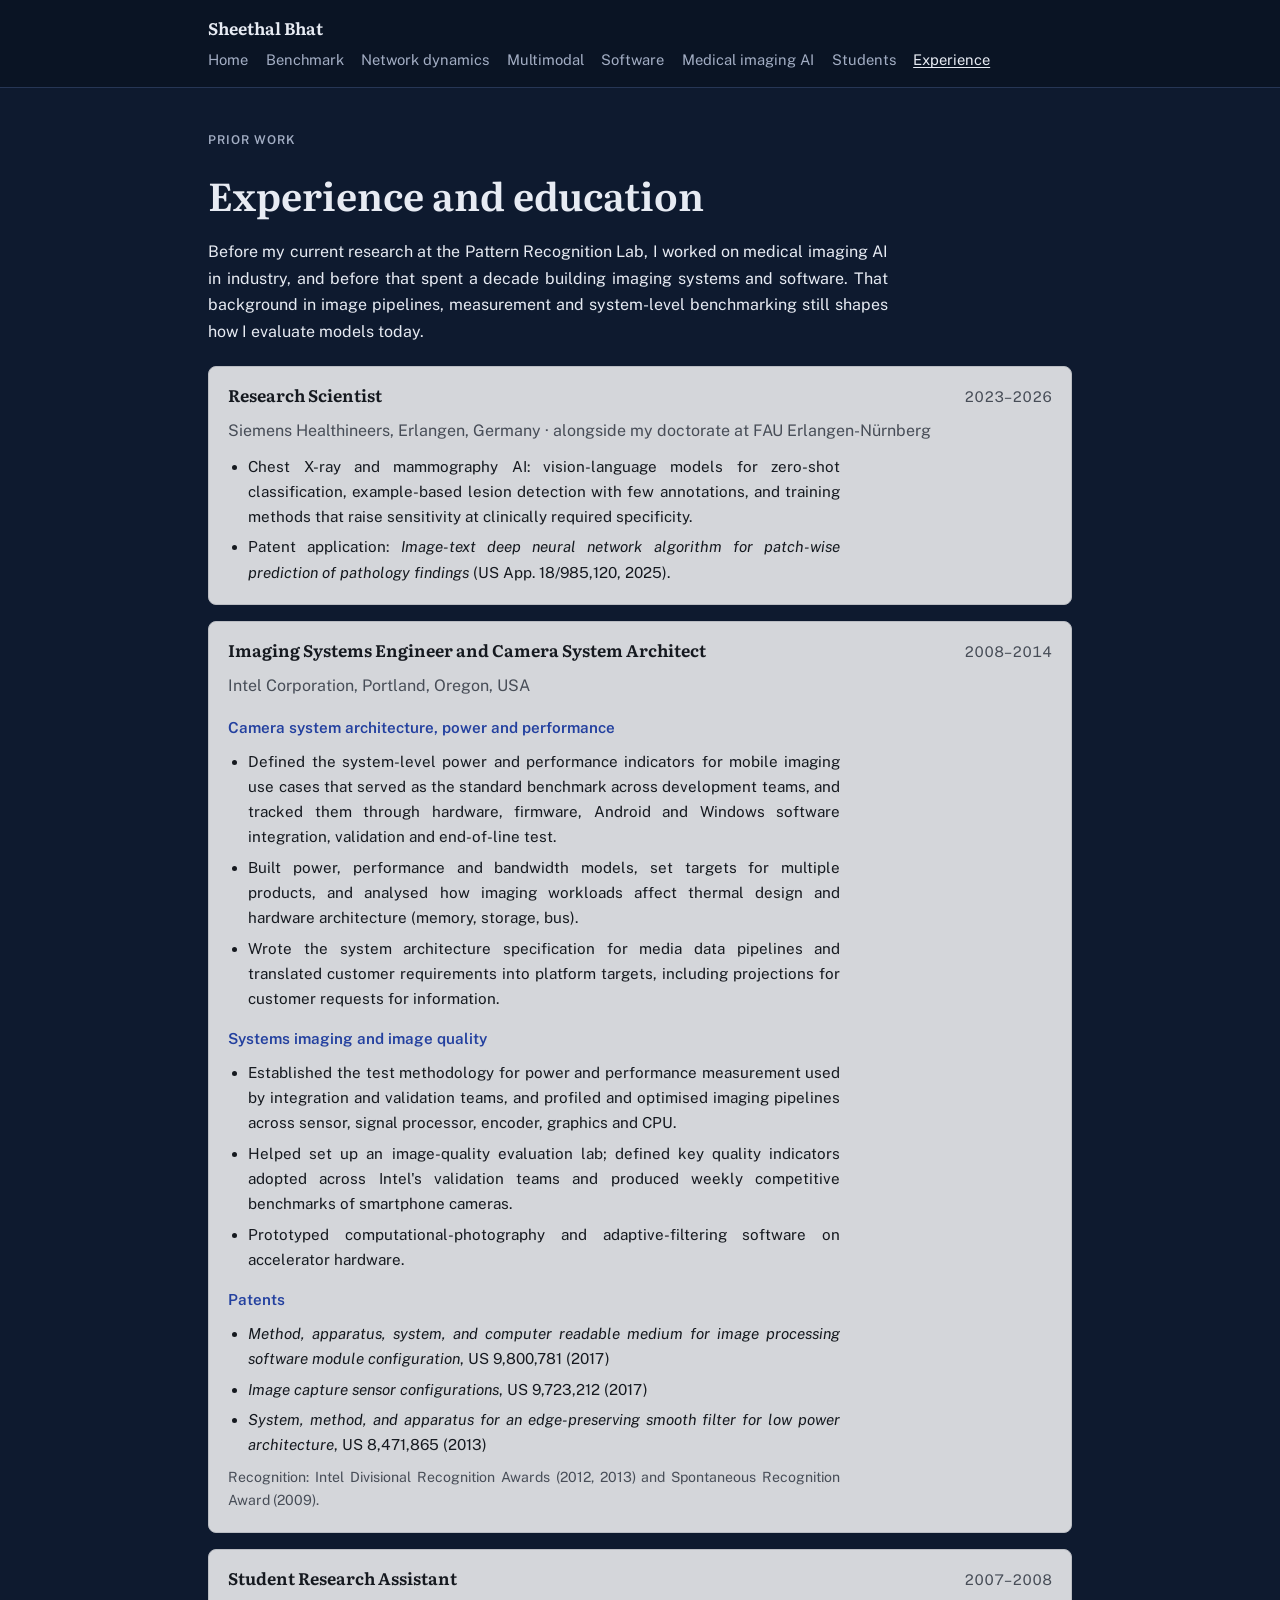
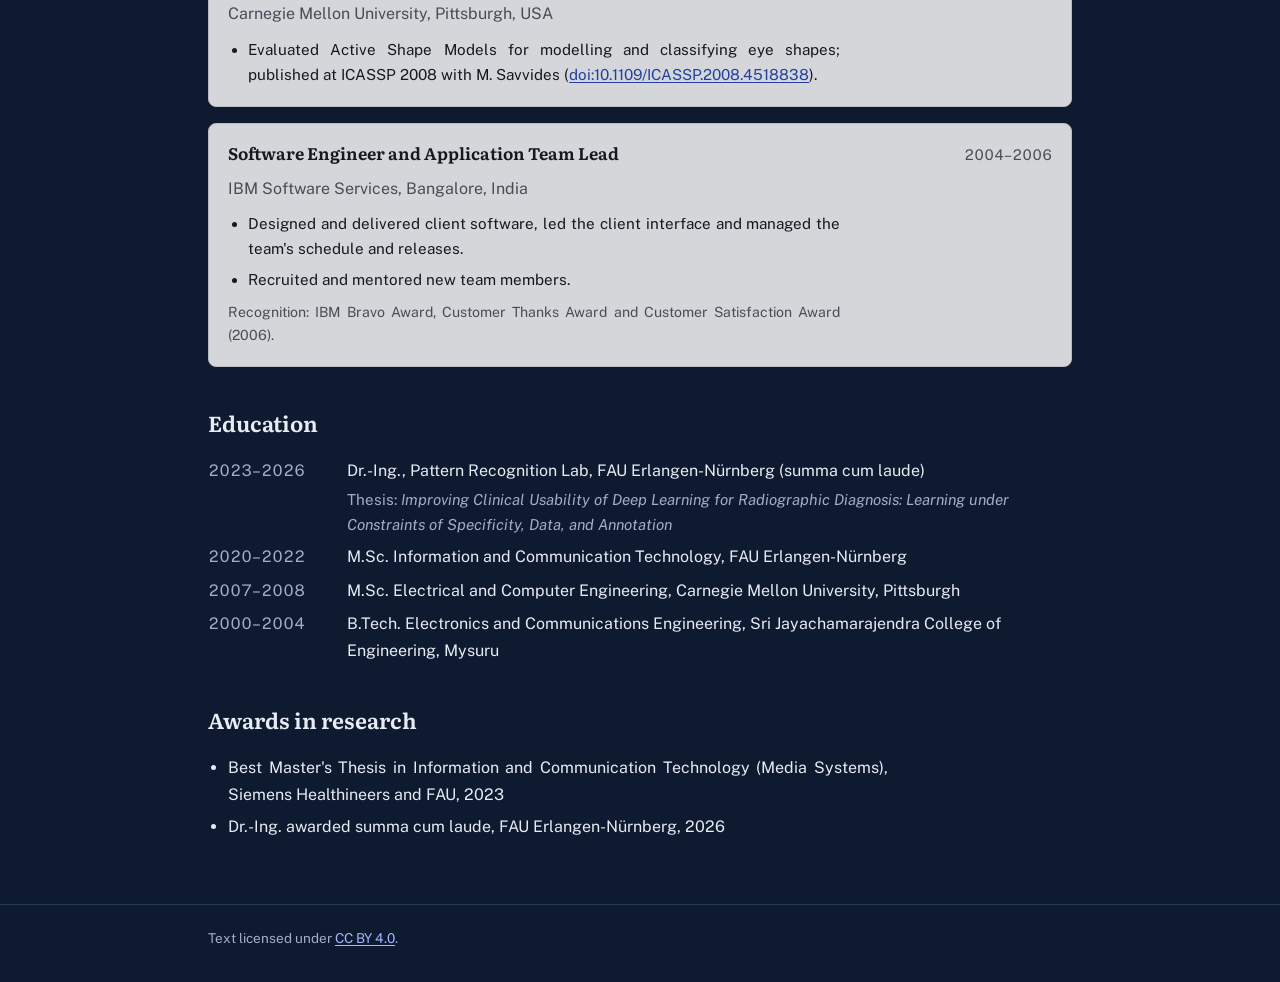
==== experience.html @ 2bc2b834 "Personal research website Home page with research areas, neurodegenerative disease projects, medical" ====
<!doctype html>
<html lang="en">
<head>
<meta charset="utf-8">
<meta name="viewport" content="width=device-width, initial-scale=1, viewport-fit=cover">
<title>Experience · Sheethal Bhat</title>
<meta name="claude:viewport-fit-sides" content="cover">
<meta name="description" content="Sheethal Bhat's prior work: medical imaging AI at Siemens Healthineers, imaging systems architecture at Intel, research at Carnegie Mellon and software engineering at IBM.">
<link rel="stylesheet" href="https://fonts.googleapis.com/css2?family=Literata:opsz,wght@7..72,650&family=Public+Sans:wght@400;600&display=swap">
<link rel="stylesheet" href="assets/style.css">
</head>
<body>
<header class="bar"><div class="bar-in">
  <a class="brand" href="./">Sheethal Bhat</a>
  <nav class="nav" aria-label="Main">
    <a href="./">Home</a>
    <a href="research/harness.html">Benchmark</a>
    <a href="research/dmn.html">Network dynamics</a>
    <a href="research/multimodal.html">Multimodal</a>
    <a href="software.html">Software</a>
    <a href="./#publications">Medical imaging AI</a>
    <a href="./#students">Students</a>
    <a href="experience.html" aria-current="page">Experience</a>
  </nav>
</div></header>

<main class="wrap">
  <div class="eyebrow">Prior work</div>
  <h1>Experience and education</h1>
  <p>Before my current research at the Pattern Recognition Lab, I worked on medical imaging AI in industry, and before
  that spent a decade building imaging systems and software. That background in image pipelines, measurement and
  system-level benchmarking still shapes how I evaluate models today.</p>

  <div class="jobs">
    <section class="job">
      <div class="job-head"><h3>Research Scientist</h3><span class="when">2023–2026</span></div>
      <div class="org">Siemens Healthineers, Erlangen, Germany · alongside my doctorate at FAU Erlangen-Nürnberg</div>
      <ul>
        <li>Chest X-ray and mammography AI: vision-language models for zero-shot classification, example-based lesion
        detection with few annotations, and training methods that raise sensitivity at clinically required specificity.</li>
        <li>Patent application: <em>Image-text deep neural network algorithm for patch-wise prediction of pathology
        findings</em> (US App. 18/985,120, 2025).</li>
      </ul>
    </section>

    <section class="job">
      <div class="job-head"><h3>Imaging Systems Engineer and Camera System Architect</h3><span class="when">2008–2014</span></div>
      <div class="org">Intel Corporation, Portland, Oregon, USA</div>
      <h4>Camera system architecture, power and performance</h4>
      <ul>
        <li>Defined the system-level power and performance indicators for mobile imaging use cases that served as the
        standard benchmark across development teams, and tracked them through hardware, firmware, Android and Windows
        software integration, validation and end-of-line test.</li>
        <li>Built power, performance and bandwidth models, set targets for multiple products, and analysed how imaging
        workloads affect thermal design and hardware architecture (memory, storage, bus).</li>
        <li>Wrote the system architecture specification for media data pipelines and translated customer requirements
        into platform targets, including projections for customer requests for information.</li>
      </ul>
      <h4>Systems imaging and image quality</h4>
      <ul>
        <li>Established the test methodology for power and performance measurement used by integration and validation
        teams, and profiled and optimised imaging pipelines across sensor, signal processor, encoder, graphics and CPU.</li>
        <li>Helped set up an image-quality evaluation lab; defined key quality indicators adopted across Intel's
        validation teams and produced weekly competitive benchmarks of smartphone cameras.</li>
        <li>Prototyped computational-photography and adaptive-filtering software on accelerator hardware.</li>
      </ul>
      <h4>Patents</h4>
      <ul>
        <li><em>Method, apparatus, system, and computer readable medium for image processing software module
        configuration</em>, US 9,800,781 (2017)</li>
        <li><em>Image capture sensor configurations</em>, US 9,723,212 (2017)</li>
        <li><em>System, method, and apparatus for an edge-preserving smooth filter for low power architecture</em>,
        US 8,471,865 (2013)</li>
      </ul>
      <p class="small muted">Recognition: Intel Divisional Recognition Awards (2012, 2013) and Spontaneous Recognition
      Award (2009).</p>
    </section>

    <section class="job">
      <div class="job-head"><h3>Student Research Assistant</h3><span class="when">2007–2008</span></div>
      <div class="org">Carnegie Mellon University, Pittsburgh, USA</div>
      <ul>
        <li>Evaluated Active Shape Models for modelling and classifying eye shapes; published at ICASSP 2008 with
        M. Savvides (<a href="https://doi.org/10.1109/ICASSP.2008.4518838">doi:10.1109/ICASSP.2008.4518838</a>).</li>
      </ul>
    </section>

    <section class="job">
      <div class="job-head"><h3>Software Engineer and Application Team Lead</h3><span class="when">2004–2006</span></div>
      <div class="org">IBM Software Services, Bangalore, India</div>
      <ul>
        <li>Designed and delivered client software, led the client interface and managed the team's schedule and
        releases.</li>
        <li>Recruited and mentored new team members.</li>
      </ul>
      <p class="small muted">Recognition: IBM Bravo Award, Customer Thanks Award and Customer Satisfaction Award (2006).</p>
    </section>
  </div>

  <h2 id="education">Education</h2>
  <div class="cv">
    <div class="when">2023–2026</div><div class="what">Dr.-Ing., Pattern Recognition Lab, FAU Erlangen-Nürnberg (summa cum laude)<span class="thesis">Thesis: <em>Improving Clinical Usability of Deep Learning for Radiographic Diagnosis: Learning under Constraints of Specificity, Data, and Annotation</em></span></div>
    <div class="when">2020–2022</div><div class="what">M.Sc. Information and Communication Technology, FAU Erlangen-Nürnberg</div>
    <div class="when">2007–2008</div><div class="what">M.Sc. Electrical and Computer Engineering, Carnegie Mellon University, Pittsburgh</div>
    <div class="when">2000–2004</div><div class="what">B.Tech. Electronics and Communications Engineering, Sri Jayachamarajendra College of Engineering, Mysuru</div>
  </div>

  <h2>Awards in research</h2>
  <ul>
    <li>Best Master's Thesis in Information and Communication Technology (Media Systems), Siemens Healthineers and FAU,
    2023</li>
    <li>Dr.-Ing. awarded summa cum laude, FAU Erlangen-Nürnberg, 2026</li>
  </ul>
</main>

<footer><div class="wrap">
  <p>Text licensed under <a href="https://creativecommons.org/licenses/by/4.0/">CC BY 4.0</a>.</p>
</div></footer>
</body>
</html>
---- assets/style.css ----
/* Layout: one reading column with a slim top bar; research pages share the same column.
   Deliberately one look in every viewer theme: deep navy ground, periwinkle accent, warm amber notes. */
:root {
  --bg: #0e1a2f; --bar: #0a1424; --fg: #e7ebf3; --muted: #a3aec4; --rule: #263655; --panel: #15243d;
  --accent: #a5b8ff; --accent-bg: #1e2f52; --hi: #f2b66d; --hi-bg: #2b2620;
  --display: "Literata", Georgia, serif;
  --body: "Public Sans", system-ui, -apple-system, "Segoe UI", sans-serif;
  --mono: ui-monospace, "SFMono-Regular", Menlo, Consolas, monospace;
  color-scheme: dark;
}

* { box-sizing: border-box; }
[hidden] { display: none !important; }
html { -webkit-text-size-adjust: 100%; }
body { margin: 0; background: var(--bg); color: var(--fg); font: 16px/1.65 var(--body); }
a { color: var(--accent); text-underline-offset: 2px; }
a:hover { text-decoration-thickness: 2px; }
a:focus-visible { outline: 2px solid var(--accent); outline-offset: 2px; border-radius: 2px; }

.bar { border-bottom: 1px solid var(--rule); background: var(--bar); }
.bar-in, .wrap { max-width: 56rem; margin: 0 auto;
  padding-left: max(16px, env(safe-area-inset-left, 0px)); padding-right: max(16px, env(safe-area-inset-right, 0px)); }
.bar-in { display: flex; flex-wrap: wrap; align-items: baseline; justify-content: space-between; gap: .4rem 1.4rem; padding-block: .9rem; }
.brand { font-family: var(--display); font-weight: 650; font-size: 1.05rem; color: var(--fg); text-decoration: none; }
.nav { display: flex; flex-wrap: wrap; gap: .2rem 1.1rem; font-size: .92rem; }
.nav a { color: var(--muted); text-decoration: none; }
.nav a:hover, .nav a[aria-current="page"] { color: var(--fg); text-decoration: underline; }

.wrap { padding-block: 2.6rem 4rem; display: grid; gap: 1.3rem; }
.wrap > * { min-width: 0; }
h1, h2, h3 { font-family: var(--display); font-weight: 650; line-height: 1.25; text-wrap: balance; margin: 0; }
h1 { font-size: clamp(1.8rem, 4.5vw, 2.4rem); }
h2 { font-size: 1.35rem; margin-top: 1.4rem; }
h3 { font-size: 1.05rem; }
p, ul, ol, dl { margin: 0; max-width: 68ch; }
ul, ol { padding-left: 1.25rem; display: grid; gap: .35rem; }
.eyebrow { font-size: .76rem; letter-spacing: .08em; text-transform: uppercase; color: var(--muted); font-weight: 600; }
.lede { font-size: 1.1rem; max-width: 62ch; }
.muted { color: var(--muted); }
.small { font-size: .88rem; }

/* profile header: text with the portrait at the side, portrait on top on phones */
.intro { display: grid; grid-template-columns: minmax(0, 1fr) 13rem; gap: 2rem; align-items: start; }
.who { display: grid; gap: .5rem; min-width: 0; }
.portrait { width: 100%; max-width: 100%; height: auto; aspect-ratio: 1; object-fit: cover; object-position: 50% 30%;
  border-radius: 50%; border: 3px solid var(--rule); margin-top: 1.6rem; }
@media (max-width: 640px) { .intro { grid-template-columns: 1fr; gap: 1rem; }
  .portrait { order: -1; width: 9rem; margin-top: 0; } }
.cv .thesis { display: block; color: var(--muted); font-size: .95rem; margin-top: .15rem; }
.role { color: var(--muted); }

/* research cards: three, stacking on phones */
.cards { display: grid; grid-template-columns: repeat(auto-fit, minmax(15rem, 1fr)); gap: 1rem; }
.card { background: var(--panel); border: 1px solid var(--rule); border-radius: 8px; padding: 1.1rem 1.15rem 1.2rem;
  display: grid; gap: .5rem; align-content: start; }
.card h3 a { color: var(--fg); text-decoration: none; }
.card h3 a:hover { text-decoration: underline; }
.card p { font-size: .95rem; }
.card .tags { font-size: .78rem; color: var(--muted); letter-spacing: .02em; }
.card .venue { font-size: .85rem; color: var(--muted); }
.card .venue a { color: var(--accent); }
.cards.papers .card { border-top: 3px solid var(--accent); }
/* home page: section tiles side by side; a tile opens its section as a full-screen sheet */
.tiles { display: grid; grid-template-columns: repeat(3, minmax(0, 1fr)); gap: .9rem; margin-top: .4rem; }
@media (max-width: 760px) { .tiles { grid-template-columns: repeat(2, minmax(0, 1fr)); } }
@media (max-width: 440px) { .tiles { grid-template-columns: 1fr; } }
.tile { all: unset; box-sizing: border-box; cursor: pointer; position: relative; overflow: hidden;
  display: grid; grid-template-rows: auto 1fr auto; gap: .45rem; min-height: 9.5rem; padding: 1.1rem 1.15rem 1rem;
  background: var(--panel); border: 1px solid var(--rule); border-radius: 12px; color: var(--fg);
  transition: transform .25s cubic-bezier(.2,.7,.2,1), border-color .25s, box-shadow .25s; }
.tile::before { content: ""; position: absolute; inset: 0 0 auto 0; height: 3px; background: var(--accent);
  transform: scaleX(.18); transform-origin: left; transition: transform .35s cubic-bezier(.2,.7,.2,1); }
.tile:hover, .tile:focus-visible { transform: translateY(-3px); border-color: var(--accent);
  box-shadow: 0 10px 28px -14px rgba(0,0,0,.7); }
.tile:hover::before, .tile:focus-visible::before { transform: scaleX(1); }
.tile:focus-visible { outline: 2px solid var(--accent); outline-offset: 3px; }
.tile-t { font-family: var(--display); font-weight: 650; font-size: 1.15rem; line-height: 1.3; text-wrap: balance; }
.tile-d { color: var(--muted); font-size: .9rem; line-height: 1.5; }
.tile-go { font-size: .8rem; letter-spacing: .06em; text-transform: uppercase; color: var(--accent); font-weight: 600; }
.tile-go::after { content: " →"; display: inline-block; transition: transform .25s; }
.tile:hover .tile-go::after { transform: translateX(4px); }

.sheet { position: fixed; inset: 0; z-index: 50; background: var(--bg); overflow-y: auto; overscroll-behavior: contain; }
.sheet-bar { position: sticky; top: 0; z-index: 2; background: var(--bar); border-bottom: 1px solid var(--rule);
  padding-top: env(safe-area-inset-top, 0px); }
.sheet-bar-in { max-width: 56rem; margin: 0 auto; display: flex; justify-content: space-between; align-items: center;
  padding-block: .8rem; padding-left: max(16px, env(safe-area-inset-left, 0px)); padding-right: max(16px, env(safe-area-inset-right, 0px)); }
.sheet-name { font-family: var(--display); font-weight: 650; }
.sheet-close { all: unset; cursor: pointer; font-size: .9rem; font-weight: 600; color: var(--fg);
  padding: .45rem .9rem; border: 1px solid var(--rule); border-radius: 999px; background: var(--panel); }
.sheet-close:hover { border-color: var(--accent); color: var(--accent); }
.sheet-close:focus-visible { outline: 2px solid var(--accent); outline-offset: 2px; }
.sheet-body { padding-bottom: calc(4rem + env(safe-area-inset-bottom, 0px)); }
.panel { display: grid; gap: 1.1rem; }
.panel > * { min-width: 0; }
.panel > h2 { font-size: clamp(1.6rem, 4vw, 2.1rem); margin-top: 0; }
body.sheet-open { overflow: hidden; }
@media (prefers-reduced-motion: reduce) { .tile, .tile::before, .tile-go::after { transition: none; } }
.contact-h { margin-top: 1.6rem; }

.paper-wide { border-left: 3px solid var(--accent); }
.paper-wide p { max-width: 75ch; }

/* experience: one block per employer */
.jobs { display: grid; gap: 1rem; max-width: 60rem; }
.job { background: var(--panel); border: 1px solid var(--rule); border-radius: 8px; padding: 1.1rem 1.2rem 1.2rem;
  display: grid; gap: .55rem; }
.job-head { display: flex; flex-wrap: wrap; justify-content: space-between; gap: .2rem 1rem; align-items: baseline; }
.job-head .when { color: var(--muted); font-variant-numeric: tabular-nums; font-size: .92rem; }
.job .org { color: var(--muted); }
.job h4 { margin: .4rem 0 0; font-size: .95rem; font-weight: 600; color: var(--accent); }
.job ul { font-size: .95rem; }

/* definition-style method lists */
dl.defs { display: grid; grid-template-columns: minmax(9rem, 13rem) 1fr; gap: .55rem 1.2rem; max-width: 52rem; }
dl.defs dt { font-weight: 600; }
dl.defs dd { margin: 0; }
@media (max-width: 560px) { dl.defs { grid-template-columns: 1fr; gap: .15rem; } dl.defs dd { margin-bottom: .6rem; } }

/* tables */
.tbl { overflow-x: auto; border-top: 2px solid var(--fg); }
table { border-collapse: collapse; width: 100%; font-size: .92rem; }
th, td { text-align: left; vertical-align: top; padding: .5rem .8rem .5rem 0; border-bottom: 1px solid var(--rule); }
thead th { font-size: .74rem; text-transform: uppercase; letter-spacing: .05em; color: var(--muted); font-weight: 600; }

/* figures */
figure { margin: 0; background: var(--panel); border: 1px solid var(--rule); border-radius: 8px; padding: 1rem; display: grid; gap: .6rem; }
.svgwrap { overflow-x: auto; }
figure svg { display: block; width: 100%; min-width: 620px; height: auto; color: var(--fg); font-family: var(--body); }
figcaption { color: var(--muted); font-size: .9rem; max-width: 75ch; }
.box { fill: var(--panel); stroke: currentColor; stroke-width: 1.2; }
.box.acc { fill: var(--accent-bg); stroke: var(--accent); stroke-width: 1.8; }
.bt { font-size: 13px; font-weight: 600; text-anchor: middle; fill: currentColor; }
.bs { font-size: 11px; text-anchor: middle; fill: var(--muted); }
.lane { font-size: 10.5px; letter-spacing: .08em; fill: var(--muted); font-weight: 600; }
.ar { stroke: currentColor; stroke-width: 1.4; fill: none; marker-end: url(#ah); }
.ahf { fill: currentColor; }

/* note box */
.note { background: var(--hi-bg); border-left: 3px solid var(--hi); padding: .8rem 1rem; max-width: 68ch; font-size: .95rem; }

/* publications */
.pubs { list-style: none; padding: 0; display: grid; gap: .9rem; max-width: 70ch; }
.pubs li { display: grid; gap: .1rem; }
.pubs .t { font-weight: 600; }
.pubs .a, .pubs .v { font-size: .92rem; color: var(--muted); }
.pubs .me { color: var(--fg); font-weight: 600; }
.yr { font-family: var(--display); font-size: 1.05rem; margin-top: .6rem; }

/* timeline */
.cv { display: grid; grid-template-columns: 7.5rem 1fr; gap: .45rem 1.2rem; max-width: 60rem; }
.cv .when { color: var(--muted); font-variant-numeric: tabular-nums; }
@media (max-width: 560px) { .cv { grid-template-columns: 1fr; gap: .1rem; } .cv .what { margin-bottom: .5rem; } }

code { font-family: var(--mono); font-size: .88em; background: var(--accent-bg); padding: .05em .3em; border-radius: 3px; }
pre { margin: 0; overflow-x: auto; background: var(--panel); border: 1px solid var(--rule); border-radius: 8px; padding: .9rem 1rem; font-size: .85rem; }
pre code { background: none; padding: 0; }
footer { border-top: 1px solid var(--rule); color: var(--muted); font-size: .85rem; }
footer .wrap { padding-block: 1.4rem 2rem; }
@media (prefers-reduced-motion: reduce) { * { scroll-behavior: auto !important; } }

/* research areas: longer text under the three area boxes */
.area-text { display: grid; gap: 1.4rem; }
.area-text section { display: grid; gap: .5rem; padding-left: 1rem; border-left: 2px solid var(--accent-bg); }
.area-text h3 { color: var(--accent); }

/* paragraphs justified on both sides, with hyphenation to avoid wide gaps */
main p, .sheet p, main li, .sheet li, figcaption { text-align: justify; hyphens: auto; -webkit-hyphens: auto; }
.tile-d, .card .tags, .card .venue, .cites, .role, .eyebrow { text-align: left; }

/* links and labels in cards */
.card { grid-template-rows: auto auto 1fr auto; }
.more { font-size: .85rem; font-weight: 600; color: var(--accent); text-decoration: none; letter-spacing: .02em; }
.more::after { content: " →"; }
.more:hover { text-decoration: underline; }
.cites { font-size: .8rem; color: var(--hi); font-weight: 600; letter-spacing: .02em; }
.figimg { background: #fff; border-radius: 6px; max-width: 34rem; width: 100%; height: auto; justify-self: center; }
a.tile { text-decoration: none; }

/* boxes: light paper surfaces on the navy page, so boxes are not blue on blue.
   Tokens are redefined inside each box, so everything in it (text, links, diagrams) switches to the light set. */
.tile, .card, .job, figure, pre, .sheet-close {
  --panel: #d4d6da; --fg: #15191f; --muted: #474d57; --rule: #b9bcc2;
  --accent: #23409f; --accent-bg: #c3c9d6; --hi: #8a3f06; --hi-bg: #e6d9cc;
  background: var(--panel); color: var(--fg); border-color: var(--rule);
}
.tile:hover, .tile:focus-visible { border-color: var(--accent); box-shadow: 0 14px 32px -16px rgba(0,0,0,.85); }
.cards.papers .card, .paper-wide { border-top-color: var(--accent); border-left-color: var(--accent); }
.paper-wide { border-top-color: var(--rule); }
.sheet-close:hover { color: var(--accent); border-color: var(--accent); }
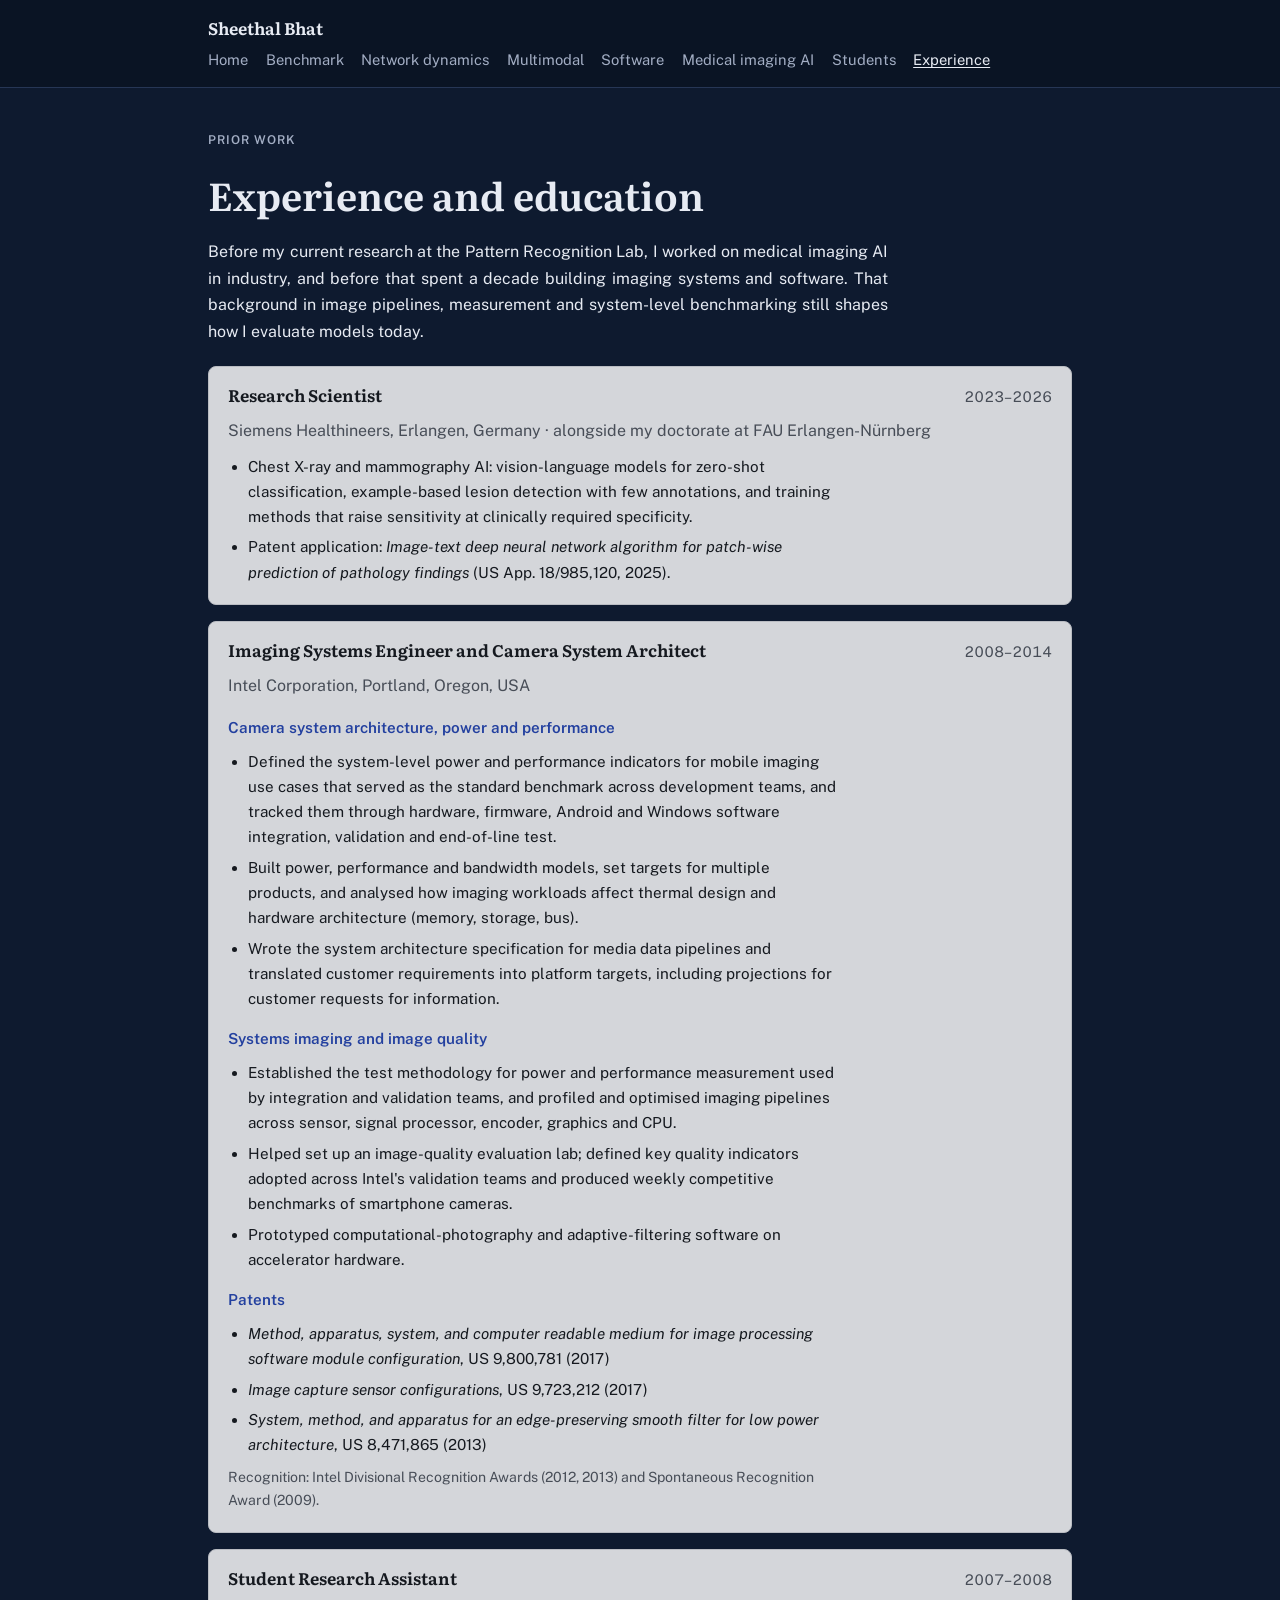
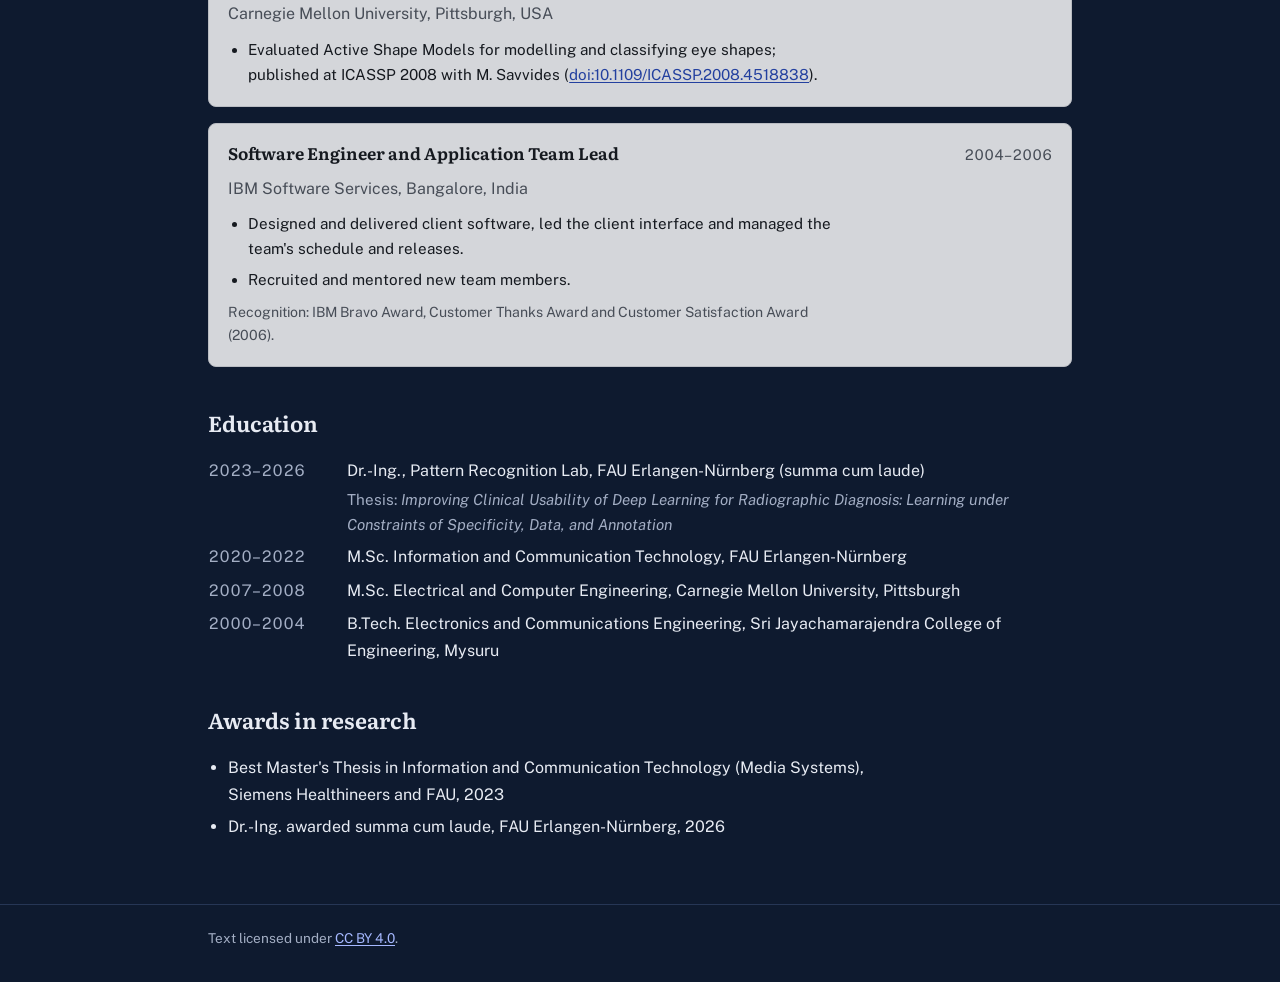
==== commit d6689e3f: "Contact as an address block; version stylesheet links to avoid stale caches Co-Authored-By: Claude O" ====
--- a/experience.html
+++ b/experience.html
@@ -7,7 +7,7 @@
 <meta name="claude:viewport-fit-sides" content="cover">
 <meta name="description" content="Sheethal Bhat's prior work: medical imaging AI at Siemens Healthineers, imaging systems architecture at Intel, research at Carnegie Mellon and software engineering at IBM.">
 <link rel="stylesheet" href="https://fonts.googleapis.com/css2?family=Literata:opsz,wght@7..72,650&family=Public+Sans:wght@400;600&display=swap">
-<link rel="stylesheet" href="assets/style.css">
+<link rel="stylesheet" href="assets/style.css?v=4">
 </head>
 <body>
 <header class="bar"><div class="bar-in">
--- a/assets/style.css
+++ b/assets/style.css
@@ -164,9 +164,10 @@
 .area-text section { display: grid; gap: .5rem; padding-left: 1rem; border-left: 2px solid var(--accent-bg); }
 .area-text h3 { color: var(--accent); }
 
-/* paragraphs justified on both sides, with hyphenation to avoid wide gaps */
-main p, .sheet p, main li, .sheet li, figcaption { text-align: justify; hyphens: auto; -webkit-hyphens: auto; }
-.tile-d, .card .tags, .card .venue, .cites, .role, .eyebrow { text-align: left; }
+/* only the running body text is justified (bio, section intros, long paragraphs); short lines, contact,
+   lists, captions and card blurbs stay left-aligned */
+.who > p:not(.role), main > p:not(.small):not(.muted):not(.note):not(.contact), .panel > p:not(.small):not(.muted),
+.area-text p:not(.small) { text-align: justify; hyphens: auto; -webkit-hyphens: auto; }
 
 /* links and labels in cards */
 .card { grid-template-rows: auto auto 1fr auto; }
@@ -188,3 +189,5 @@
 .cards.papers .card, .paper-wide { border-top-color: var(--accent); border-left-color: var(--accent); }
 .paper-wide { border-top-color: var(--rule); }
 .sheet-close:hover { color: var(--accent); border-color: var(--accent); }
+address.contact { font-style: normal; text-align: left; line-height: 1.7; }
+.contact-links { display: inline-block; margin-top: .35rem; }
